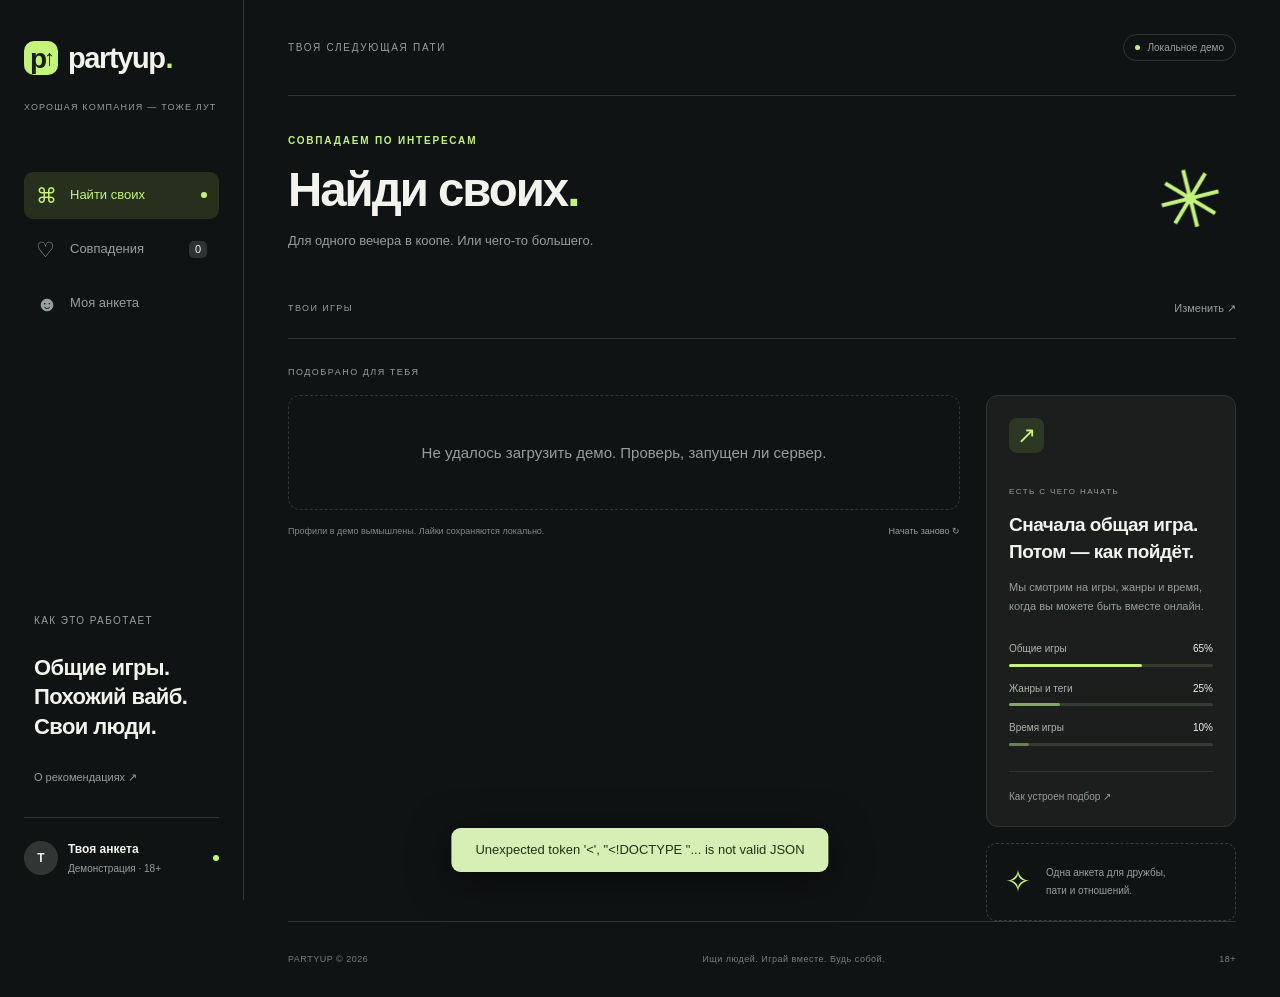
==== static/index.html @ ed2f6bc4 "first commit" ====
<!doctype html>
<html lang="ru">
<head>
  <meta charset="UTF-8"><meta name="viewport" content="width=device-width,initial-scale=1">
  <meta name="theme-color" content="#101314"><title>PartyUp — найди своих</title>
  <link rel="icon" type="image/svg+xml" href="/static/favicon.svg">
  <link rel="stylesheet" href="/static/style.css"><script src="/static/app.js" defer></script>
</head>
<body>
<div class="shell">
  <aside class="sidebar">
    <a class="brand" href="/" aria-label="PartyUp"><span class="brand-icon">p<span>↑</span></span>partyup<span class="dot">.</span></a>
    <p class="sidebar-caption">ХОРОШАЯ КОМПАНИЯ — ТОЖЕ ЛУТ</p>
    <nav aria-label="Основное меню">
      <button class="nav active" data-tab="feed"><span>⌘</span> Найти своих <span class="live-dot"></span></button>
      <button class="nav" data-tab="matches"><span>♡</span> Совпадения <span id="match-count" class="count">0</span></button>
      <button class="nav" data-tab="profile"><span>☻</span> Моя анкета</button>
    </nav>
    <div class="sidebar-note"><span class="small-label">КАК ЭТО РАБОТАЕТ</span><p>Общие игры.<br>Похожий вайб.<br>Свои люди.</p><a href="/model" target="_blank" rel="noopener">О рекомендациях ↗</a></div>
    <div class="sidebar-user"><span class="avatar mini">Т</span><div><strong id="side-name">Твоя анкета</strong><small>Демонстрация · 18+</small></div><span class="online-dot"></span></div>
  </aside>
  <main>
    <header><span class="breadcrumb">ТВОЯ СЛЕДУЮЩАЯ ПАТИ</span><span class="demo-badge"><span></span> Локальное демо</span></header>
    <section id="feed-view" class="view">
      <div class="page-heading"><div><div class="eyebrow">СОВПАДАЕМ ПО ИНТЕРЕСАМ</div><h1>Найди своих<span>.</span></h1><p>Для одного вечера в коопе. Или чего-то большего.</p></div><span class="heading-symbol">✳</span></div>
      <div class="filter-strip"><span class="filter-label">ТВОИ ИГРЫ</span><div id="my-games" class="chips"></div><button class="text-button" data-tab="profile">Изменить ↗</button></div>
      <div class="discovery-layout">
        <div><div class="section-line"><span>ПОДОБРАНО ДЛЯ ТЕБЯ</span><span id="feed-count"></span></div><div id="cards" aria-live="polite"></div><div class="queue-footer"><span>Профили в демо вымышлены. Лайки сохраняются локально.</span><button id="reset" class="text-button">Начать заново ↻</button></div></div>
        <aside class="insights"><div class="insight-card"><div class="insight-icon">↗</div><span class="small-label">ЕСТЬ С ЧЕГО НАЧАТЬ</span><h2>Сначала общая игра.<br>Потом — как пойдёт.</h2><p>Мы смотрим на игры, жанры и время, когда вы можете быть вместе онлайн.</p><div class="weight"><span>Общие игры</span><b>65%</b><i class="bar game-bar"></i></div><div class="weight"><span>Жанры и теги</span><b>25%</b><i class="bar genre-bar"></i></div><div class="weight"><span>Время игры</span><b>10%</b><i class="bar time-bar"></i></div><a href="/model" target="_blank" rel="noopener">Как устроен подбор ↗</a></div><div class="note-card"><span>✧</span><p>Одна анкета для дружбы,<br>пати и отношений.</p></div></aside>
      </div>
    </section>
    <section id="matches-view" class="view" hidden><div class="eyebrow">ВЗАИМНО</div><h1>Твои совпадения<span>.</span></h1><p class="muted">Уже есть повод сказать «привет».</p><div id="match-list" class="match-list"></div></section>
    <section id="profile-view" class="view" hidden><div class="eyebrow">ОДНА АНКЕТА. ТВОИ ПРАВИЛА.</div><h1>Твой игровой вайб<span>.</span></h1><p class="muted">Общие настройки для всей ленты знакомств.</p>
      <form id="profile-form" class="profile-form">
        <div class="form-grid"><label>Отображаемое имя<input name="name" required minlength="2" maxlength="40"></label><label>Возраст<input name="age" type="number" min="18" max="99" required></label>
        <label>Цель знакомства<select name="purpose"><option value="both">Друзья и отношения</option><option value="friends">Друзья и тиммейты</option><option value="romance">Отношения</option></select></label>
        <label>Часовой пояс<select name="timezone"><option>Asia/Novosibirsk</option><option>Europe/Moscow</option><option>Asia/Yekaterinburg</option><option>Asia/Krasnoyarsk</option><option>Asia/Vladivostok</option><option>Europe/Berlin</option><option>America/New_York</option></select></label>
        <label>Твой пол<select name="gender"><option value="other">Другой / не указан</option><option value="male">Мужской</option><option value="female">Женский</option></select></label>
        <label>Кого показывать<select name="looking_for"><option value="any">Всех</option><option value="male">Мужчин</option><option value="female">Женщин</option><option value="other">Другой / не указан</option></select></label>
        <label>Возраст собеседника от<input name="age_min" type="number" min="18" max="99" required></label><label>До<input name="age_max" type="number" min="18" max="99" required></label>
        <label>Обычно играю с<input name="start_hour" type="number" min="0" max="23" required></label><label>До, по местному времени<input name="end_hour" type="number" min="0" max="24" required></label>
        <label>Язык общения<select name="language"><option value="ru">Русский</option><option value="en">English</option></select></label></div>
        <label>О себе<textarea name="bio" maxlength="500" rows="3"></textarea></label>
        <fieldset><legend>Во что хочется играть · выбери до 10 игр</legend><input id="game-search" type="search" placeholder="Найти игру…" aria-label="Поиск игры"><div id="game-options" class="game-options"></div></fieldset>
        <button class="primary" type="submit">Сохранить анкету ↗</button><p id="form-status" role="status"></p>
      </form>
    </section>
    <footer><span>PARTYUP © 2026</span><span>Ищи людей. Играй вместе. Будь собой.</span><span>18+</span></footer>
  </main>
</div>
<div id="toast" class="toast" role="status" hidden></div>
<dialog id="match-dialog"><button class="dialog-close" aria-label="Закрыть">×</button><div class="match-flower">✳</div><span class="eyebrow">ВАШИ ИНТЕРЕСЫ ВЗАИМНЫ</span><h2>Есть совпадение<span>!</span></h2><p id="match-text"></p><p class="muted">В Telegram здесь откроется общение через бота.<br>В демо используются вымышленные люди.</p><button class="primary" id="view-matches">Посмотреть совпадения ↗</button></dialog>
</body></html>
---- static/style.css ----
:root{color-scheme:dark;--bg:#101314;--panel:#191d1e;--line:#303536;--muted:#969e9f;--text:#f2f3ed;--lime:#c4f37b;--font:"Segoe UI",Arial,sans-serif}
*{box-sizing:border-box}body{margin:0;background:var(--bg);color:var(--text);font:15px/1.55 var(--font)}button,input,select,textarea{font:inherit}button,a{-webkit-tap-highlight-color:transparent}button{cursor:pointer}a{color:inherit}button:focus-visible,a:focus-visible,input:focus-visible,select:focus-visible,textarea:focus-visible{outline:2px solid var(--lime);outline-offset:4px}[hidden]{display:none!important}.shell{display:grid;grid-template-columns:244px 1fr;min-height:100vh}.sidebar{padding:36px 24px 24px;border-right:1px solid var(--line);display:flex;flex-direction:column;position:sticky;top:0;height:100vh}.brand{display:flex;align-items:center;gap:10px;text-decoration:none;font-size:29px;font-weight:750;letter-spacing:-1.4px}.brand-icon{width:34px;height:34px;border-radius:10px;display:inline-flex;align-items:center;justify-content:center;background:var(--lime);color:#17210e;letter-spacing:-3px;font-size:28px}.brand-icon span{font-size:22px}.brand .dot{color:var(--lime);margin-left:-9px}.sidebar-caption{font-size:9px;color:var(--muted);letter-spacing:1.2px;margin:20px 0 50px;white-space:nowrap}.nav{width:100%;display:flex;align-items:center;gap:12px;background:transparent;border:0;text-align:left;color:var(--muted);border-radius:9px;margin:7px 0;padding:13px 12px;font-size:13px}.nav>span:first-child{font-size:21px;width:22px;line-height:1}.nav.active{color:var(--lime);background:#26301d}.nav .live-dot,.online-dot{width:6px;height:6px;border-radius:50%;background:var(--lime);margin-left:auto}.count{margin-left:auto;color:var(--text);background:#2d3233;border-radius:5px;padding:0 6px;font-size:11px}.sidebar-note{margin-top:auto;padding:30px 10px}.small-label{font-size:10px;color:var(--muted);letter-spacing:1.4px}.sidebar-note p{font-size:22px;font-weight:600;line-height:1.35;letter-spacing:-.6px}.sidebar-note a{font-size:11px;color:var(--muted);text-decoration:none}.sidebar-user{display:flex;gap:10px;align-items:center;border-top:1px solid var(--line);padding-top:22px;font-size:12px}.sidebar-user small{display:block;font-size:10px;color:var(--muted);margin-top:2px}.avatar{display:flex;align-items:center;justify-content:center;font-weight:600}.mini{background:#303633;width:34px;height:34px;border-radius:50%}main{padding:0 44px;max-width:1560px;width:100%;margin:auto}header{height:96px;display:flex;justify-content:space-between;align-items:center;border-bottom:1px solid var(--line)}.breadcrumb{font-size:10px;letter-spacing:1.7px;color:var(--muted)}.demo-badge{display:flex;gap:7px;align-items:center;padding:5px 11px;border:1px solid var(--line);border-radius:20px;font-size:10px;color:var(--muted)}.demo-badge span{width:5px;height:5px;background:var(--lime);border-radius:50%}.view{padding-top:37px;min-height:calc(100vh - 173px)}.page-heading{display:flex;justify-content:space-between;align-items:center}.eyebrow{color:var(--lime);font-size:10px;letter-spacing:1.8px;font-weight:600}h1{font-size:clamp(32px,3.7vw,52px);line-height:1.15;letter-spacing:-2px;margin:14px 0}h1>span,h2>span{color:var(--lime)}.page-heading p,.muted{color:var(--muted);font-size:13px}.heading-symbol{font-size:80px;line-height:1;color:var(--lime);font-weight:300;padding-right:12px;transform:rotate(-14deg)}.filter-strip{display:flex;align-items:center;gap:15px;padding:21px 0;border-bottom:1px solid var(--line);margin-top:15px;flex-wrap:wrap}.filter-label{font-size:9px;letter-spacing:1.4px;color:var(--muted)}.chips{display:flex;gap:7px;flex-wrap:wrap}.chip{font-size:10px;padding:5px 10px;border:1px solid #3e4740;border-radius:5px;color:#c3cdbe;background:#1b221d}.text-button{background:none;border:0;padding:0;font-size:11px;color:var(--muted);white-space:nowrap}.filter-strip>.text-button{margin-left:auto}.discovery-layout{display:grid;grid-template-columns:minmax(320px,1fr) 250px;gap:26px;margin-top:27px}.section-line{display:flex;justify-content:space-between;font-size:9px;letter-spacing:1.5px;color:var(--muted);margin-bottom:15px}.card{border:1px solid var(--line);border-radius:14px;overflow:hidden;background:var(--panel)}.card-art{height:180px;position:relative;background:radial-gradient(ellipse at 20% 20%,#777a50aa,transparent 55%),linear-gradient(135deg,#38433d,#313d37 50%,#202e29);display:flex;align-items:center;justify-content:center;overflow:hidden}.card-art:before,.card-art:after{content:"";position:absolute;width:260px;height:260px;border:1px solid #a3b99522;border-radius:50%;transform:rotate(-25deg);top:-100px;left:10%}.card-art:after{width:370px;height:370px;top:-130px;left:2%}.card-avatar{position:relative;font-size:100px;color:#d8e2af;line-height:1;font-weight:300;z-index:1;letter-spacing:-7px;text-shadow:0 10px 45px #0003}.card-art .status{position:absolute;top:17px;left:18px;background:#151b18b3;color:#dce8d9;padding:4px 9px;border-radius:20px;font-size:9px;z-index:2}.status:before{content:"";display:inline-block;width:5px;height:5px;border-radius:50%;background:var(--lime);margin-right:6px}.fit-badge{position:absolute;right:17px;top:17px;font-size:10px;background:var(--lime);color:#1e2c14;border-radius:20px;padding:4px 10px;font-weight:700}.art-caption{position:absolute;bottom:17px;left:20px;z-index:2;font-size:9px;letter-spacing:2px;color:#d3ddc3}.card-body{padding:22px 24px 19px}.person-top{display:flex;align-items:center;justify-content:space-between}.person-top h2{font-size:25px;letter-spacing:-.7px;margin:0}.person-top small{font-size:10px;color:var(--muted)}.person-meta{font-size:11px;color:var(--muted);margin-top:4px}.bio{font-size:13px;color:#d1d4ce;line-height:1.7;min-height:42px;margin:17px 0}.shared-box{border-radius:9px;background:#222b20;padding:13px 15px;margin-top:16px}.shared-box .small-label{color:#b7c8a7;font-size:9px}.shared-box .chips{margin-top:9px}.shared-box .chip{border-color:#45583a;background:#2d3827;color:#d6eac7}.time-note{font-size:10px;color:var(--muted);margin:14px 0 0}.card-actions{display:flex;align-items:center;gap:10px;border-top:1px solid var(--line);padding:17px 24px}.primary{background:var(--lime);border:1px solid var(--lime);color:#1c2814;padding:12px 20px;font-size:12px;font-weight:650;border-radius:7px}.primary:hover{background:#d4ff92}.secondary{background:transparent;border:1px solid #414748;color:#d2d5cf;padding:12px 16px;border-radius:7px;font-size:12px}.secondary:hover{background:#262c2c}.card-actions>.primary{flex:1}.report-button{background:none;border:0;color:var(--muted);font-size:10px;margin-left:3px}.insights{padding-top:29px}.insight-card{background:#1b1e1d;border:1px solid var(--line);border-radius:12px;padding:22px}.insight-icon{width:35px;height:35px;display:flex;align-items:center;justify-content:center;background:#2c3823;color:var(--lime);font-size:23px;border-radius:8px;margin-bottom:24px}.insight-card .small-label{font-size:8px}.insight-card h2{font-size:19px;line-height:1.4;letter-spacing:-.5px;margin:12px 0}.insight-card p{font-size:11px;color:var(--muted);line-height:1.8;margin-bottom:24px}.weight{display:grid;grid-template-columns:1fr auto;font-size:10px;margin-top:14px;gap:7px;color:#aeb5ac}.weight b{font-weight:500;color:var(--text)}.bar{height:3px;border-radius:5px;background:#343b31;grid-column:1/-1;position:relative}.bar:after{content:"";position:absolute;inset:0 auto 0 0;border-radius:5px;background:var(--lime)}.game-bar:after{width:65%}.genre-bar:after{width:25%;background:#89a66a}.time-bar:after{width:10%;background:#678055}.insight-card>a{display:block;font-size:10px;text-decoration:none;color:var(--muted);border-top:1px solid var(--line);margin-top:25px;padding-top:17px}.note-card{display:flex;gap:15px;align-items:center;border:1px dashed #394035;border-radius:10px;padding:10px 18px;margin-top:16px}.note-card>span{font-size:31px;color:var(--lime)}.note-card p{font-size:10px;color:var(--muted);line-height:1.8}.queue-footer{display:flex;justify-content:space-between;gap:12px;margin:15px 0 30px;font-size:9px;color:#7f8987}.queue-footer>.text-button{font-size:9px}footer{display:flex;justify-content:space-between;align-items:center;gap:10px;border-top:1px solid var(--line);height:76px;font-size:9px;color:#737f7b;letter-spacing:.5px}.empty{border:1px dashed var(--line);border-radius:12px;padding:45px 24px;text-align:center;color:var(--muted)}.empty h2{color:var(--text)}.match-list{display:grid;grid-template-columns:repeat(auto-fit,minmax(260px,1fr));gap:20px;margin:25px 0}.match-card{background:var(--panel);border:1px solid var(--line);border-radius:12px;padding:25px}.match-card h2{margin-top:0}.match-card p{font-size:12px;color:var(--muted)}.profile-form{max-width:760px;background:var(--panel);border:1px solid var(--line);border-radius:12px;padding:25px;margin:25px 0}.form-grid{display:grid;grid-template-columns:1fr 1fr;gap:18px}.profile-form label{display:flex;flex-direction:column;gap:7px;font-size:11px;color:var(--muted);margin-bottom:17px}input,select,textarea{width:100%;padding:10px 12px;border-radius:6px;background:#111716;border:1px solid #3b443f;color:var(--text);font-size:13px}textarea{resize:vertical}fieldset{border:0;padding:0;margin:15px 0 24px}legend{font-size:12px;color:#c7cec4;margin-bottom:12px}.game-options{display:flex;gap:7px;flex-wrap:wrap;margin-top:12px}.game-option{border:1px solid #3c4738;background:#20271d;color:#bdc7b5;border-radius:6px;padding:7px 10px;font-size:11px}.game-option.selected{color:#1c2911;background:var(--lime);border-color:var(--lime)}.toast{position:fixed;bottom:28px;left:50%;transform:translateX(-50%);background:#d6efb5;color:#203315;border-radius:9px;padding:12px 24px;font-size:13px;box-shadow:0 8px 40px #0008;z-index:8}dialog{background:#1a211c;color:var(--text);border:1px solid #46573d;border-radius:18px;padding:45px 40px;text-align:center;max-width:500px;width:calc(100% - 30px)}dialog::backdrop{background:#080c0bbd;backdrop-filter:blur(6px)}.dialog-close{position:absolute;right:15px;top:10px;background:none;border:0;color:var(--muted);font-size:25px}.match-flower{color:var(--lime);font-size:65px;margin-bottom:15px}dialog h2{font-size:31px;letter-spacing:-1px}dialog p{font-size:13px}dialog .primary{margin-top:15px}
@media(min-width:1500px){main{padding:0 65px}.discovery-layout{grid-template-columns:minmax(400px,1fr) 285px;gap:35px}.card-art{height:220px}}
@media(max-width:1100px){.shell{grid-template-columns:200px 1fr}.sidebar{padding:30px 17px}.sidebar-caption{font-size:7px}.discovery-layout{grid-template-columns:minmax(280px,1fr)}.insights{display:none}main{padding:0 28px}.heading-symbol{font-size:65px}}
@media(max-width:680px){.shell{display:block}.sidebar{height:auto;position:relative;border:0;border-bottom:1px solid var(--line);padding:18px 20px 10px}.brand{font-size:25px}.brand-icon{width:28px;height:28px;font-size:23px}.sidebar-caption,.sidebar-note,.sidebar-user{display:none}.sidebar nav{display:flex;gap:4px;margin-top:12px}.nav{padding:9px 8px;font-size:10px;margin:0;justify-content:center;gap:7px}.nav>span:first-child{font-size:17px;width:auto}.nav .live-dot{display:none}.nav .count{margin-left:0}main{padding:0 20px}header{height:58px}.breadcrumb{font-size:8px;letter-spacing:1px}.demo-badge{font-size:8px}.view{padding-top:27px}.page-heading h1{font-size:36px}.heading-symbol{font-size:55px;padding-right:0}.eyebrow{font-size:8px}.page-heading p{font-size:11px;max-width:240px}.filter-strip{gap:10px;padding:17px 0}.filter-label{width:100%}.filter-strip>.text-button{font-size:9px}.chips{gap:5px}.chip{font-size:9px;padding:4px 7px}.discovery-layout{margin-top:20px;display:block}.card-art{height:165px}.card-body{padding:19px}.card-actions{padding:15px 19px;gap:8px}.card-actions .primary,.secondary{font-size:11px;padding:11px 12px}.person-top h2{font-size:23px}.bio{font-size:12px}.report-button{font-size:9px}.queue-footer{font-size:8px;display:block}.queue-footer .text-button{display:block;margin-top:12px}footer{font-size:7px;height:65px;gap:6px}footer span:nth-child(2){max-width:150px;text-align:center}.form-grid{grid-template-columns:1fr 1fr;gap:10px}.profile-form{padding:18px}.profile-form label{font-size:10px}h1{letter-spacing:-1px}.match-list{grid-template-columns:1fr}}
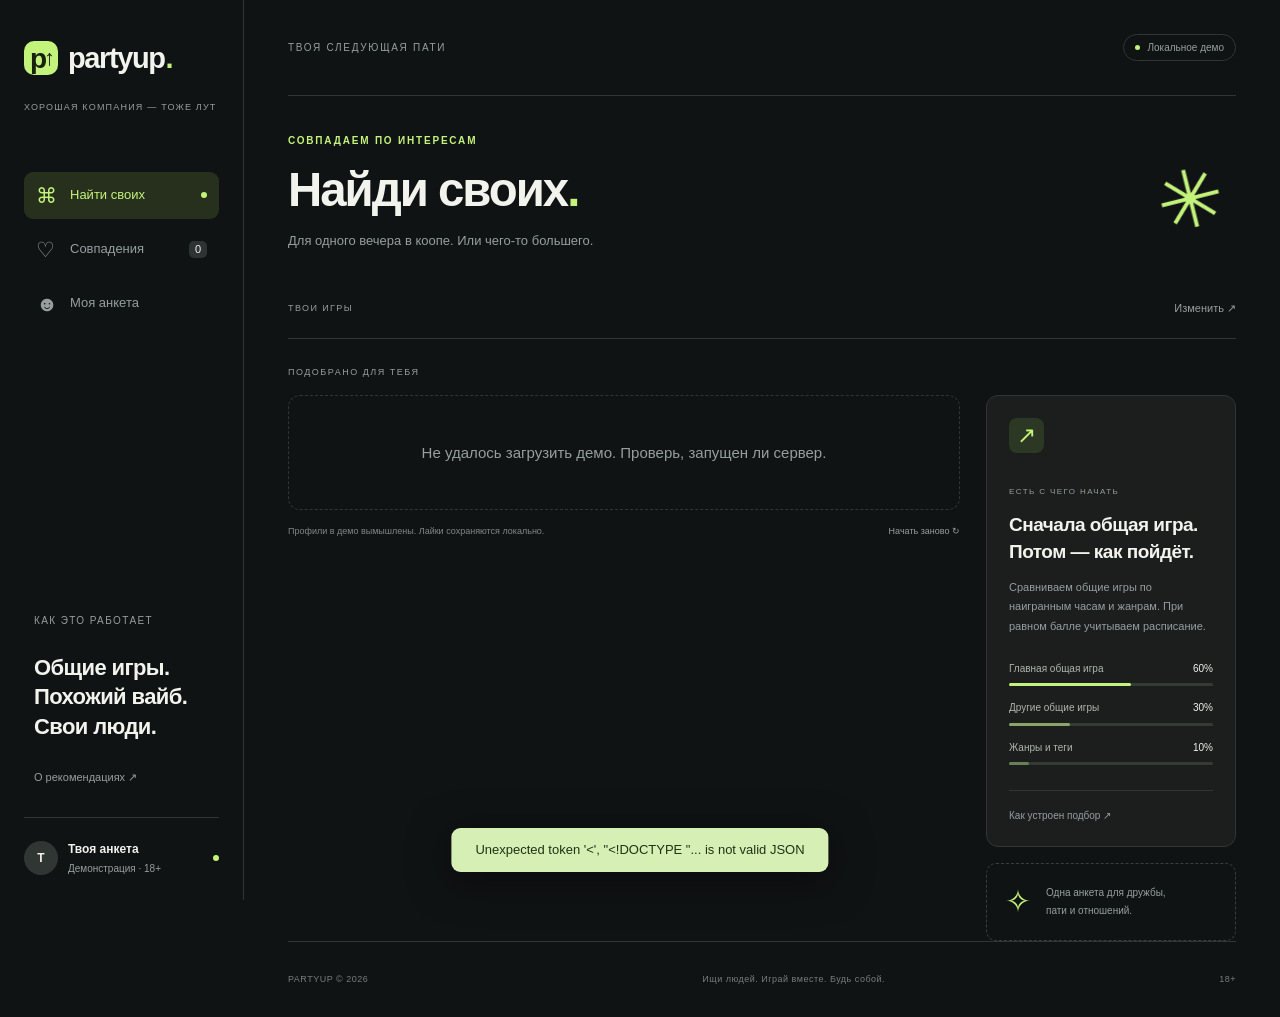
==== commit dd384dd9: "Add Steam matchmaking and update Telegram profiles" ====
--- a/static/index.html
+++ b/static/index.html
@@ -26,7 +26,7 @@
       <div class="filter-strip"><span class="filter-label">ТВОИ ИГРЫ</span><div id="my-games" class="chips"></div><button class="text-button" data-tab="profile">Изменить ↗</button></div>
       <div class="discovery-layout">
         <div><div class="section-line"><span>ПОДОБРАНО ДЛЯ ТЕБЯ</span><span id="feed-count"></span></div><div id="cards" aria-live="polite"></div><div class="queue-footer"><span>Профили в демо вымышлены. Лайки сохраняются локально.</span><button id="reset" class="text-button">Начать заново ↻</button></div></div>
-        <aside class="insights"><div class="insight-card"><div class="insight-icon">↗</div><span class="small-label">ЕСТЬ С ЧЕГО НАЧАТЬ</span><h2>Сначала общая игра.<br>Потом — как пойдёт.</h2><p>Мы смотрим на игры, жанры и время, когда вы можете быть вместе онлайн.</p><div class="weight"><span>Общие игры</span><b>65%</b><i class="bar game-bar"></i></div><div class="weight"><span>Жанры и теги</span><b>25%</b><i class="bar genre-bar"></i></div><div class="weight"><span>Время игры</span><b>10%</b><i class="bar time-bar"></i></div><a href="/model" target="_blank" rel="noopener">Как устроен подбор ↗</a></div><div class="note-card"><span>✧</span><p>Одна анкета для дружбы,<br>пати и отношений.</p></div></aside>
+        <aside class="insights"><div class="insight-card"><div class="insight-icon">↗</div><span class="small-label">ЕСТЬ С ЧЕГО НАЧАТЬ</span><h2>Сначала общая игра.<br>Потом — как пойдёт.</h2><p>Сравниваем общие игры по наигранным часам и жанрам. При равном балле учитываем расписание.</p><div class="weight"><span>Главная общая игра</span><b>60%</b><i class="bar game-bar"></i></div><div class="weight"><span>Другие общие игры</span><b>30%</b><i class="bar other-games-bar"></i></div><div class="weight"><span>Жанры и теги</span><b>10%</b><i class="bar genre-bar"></i></div><a href="/model" target="_blank" rel="noopener">Как устроен подбор ↗</a></div><div class="note-card"><span>✧</span><p>Одна анкета для дружбы,<br>пати и отношений.</p></div></aside>
       </div>
     </section>
     <section id="matches-view" class="view" hidden><div class="eyebrow">ВЗАИМНО</div><h1>Твои совпадения<span>.</span></h1><p class="muted">Уже есть повод сказать «привет».</p><div id="match-list" class="match-list"></div></section>
--- a/static/style.css
+++ b/static/style.css
@@ -1,5 +1,5 @@
 :root{color-scheme:dark;--bg:#101314;--panel:#191d1e;--line:#303536;--muted:#969e9f;--text:#f2f3ed;--lime:#c4f37b;--font:"Segoe UI",Arial,sans-serif}
-*{box-sizing:border-box}body{margin:0;background:var(--bg);color:var(--text);font:15px/1.55 var(--font)}button,input,select,textarea{font:inherit}button,a{-webkit-tap-highlight-color:transparent}button{cursor:pointer}a{color:inherit}button:focus-visible,a:focus-visible,input:focus-visible,select:focus-visible,textarea:focus-visible{outline:2px solid var(--lime);outline-offset:4px}[hidden]{display:none!important}.shell{display:grid;grid-template-columns:244px 1fr;min-height:100vh}.sidebar{padding:36px 24px 24px;border-right:1px solid var(--line);display:flex;flex-direction:column;position:sticky;top:0;height:100vh}.brand{display:flex;align-items:center;gap:10px;text-decoration:none;font-size:29px;font-weight:750;letter-spacing:-1.4px}.brand-icon{width:34px;height:34px;border-radius:10px;display:inline-flex;align-items:center;justify-content:center;background:var(--lime);color:#17210e;letter-spacing:-3px;font-size:28px}.brand-icon span{font-size:22px}.brand .dot{color:var(--lime);margin-left:-9px}.sidebar-caption{font-size:9px;color:var(--muted);letter-spacing:1.2px;margin:20px 0 50px;white-space:nowrap}.nav{width:100%;display:flex;align-items:center;gap:12px;background:transparent;border:0;text-align:left;color:var(--muted);border-radius:9px;margin:7px 0;padding:13px 12px;font-size:13px}.nav>span:first-child{font-size:21px;width:22px;line-height:1}.nav.active{color:var(--lime);background:#26301d}.nav .live-dot,.online-dot{width:6px;height:6px;border-radius:50%;background:var(--lime);margin-left:auto}.count{margin-left:auto;color:var(--text);background:#2d3233;border-radius:5px;padding:0 6px;font-size:11px}.sidebar-note{margin-top:auto;padding:30px 10px}.small-label{font-size:10px;color:var(--muted);letter-spacing:1.4px}.sidebar-note p{font-size:22px;font-weight:600;line-height:1.35;letter-spacing:-.6px}.sidebar-note a{font-size:11px;color:var(--muted);text-decoration:none}.sidebar-user{display:flex;gap:10px;align-items:center;border-top:1px solid var(--line);padding-top:22px;font-size:12px}.sidebar-user small{display:block;font-size:10px;color:var(--muted);margin-top:2px}.avatar{display:flex;align-items:center;justify-content:center;font-weight:600}.mini{background:#303633;width:34px;height:34px;border-radius:50%}main{padding:0 44px;max-width:1560px;width:100%;margin:auto}header{height:96px;display:flex;justify-content:space-between;align-items:center;border-bottom:1px solid var(--line)}.breadcrumb{font-size:10px;letter-spacing:1.7px;color:var(--muted)}.demo-badge{display:flex;gap:7px;align-items:center;padding:5px 11px;border:1px solid var(--line);border-radius:20px;font-size:10px;color:var(--muted)}.demo-badge span{width:5px;height:5px;background:var(--lime);border-radius:50%}.view{padding-top:37px;min-height:calc(100vh - 173px)}.page-heading{display:flex;justify-content:space-between;align-items:center}.eyebrow{color:var(--lime);font-size:10px;letter-spacing:1.8px;font-weight:600}h1{font-size:clamp(32px,3.7vw,52px);line-height:1.15;letter-spacing:-2px;margin:14px 0}h1>span,h2>span{color:var(--lime)}.page-heading p,.muted{color:var(--muted);font-size:13px}.heading-symbol{font-size:80px;line-height:1;color:var(--lime);font-weight:300;padding-right:12px;transform:rotate(-14deg)}.filter-strip{display:flex;align-items:center;gap:15px;padding:21px 0;border-bottom:1px solid var(--line);margin-top:15px;flex-wrap:wrap}.filter-label{font-size:9px;letter-spacing:1.4px;color:var(--muted)}.chips{display:flex;gap:7px;flex-wrap:wrap}.chip{font-size:10px;padding:5px 10px;border:1px solid #3e4740;border-radius:5px;color:#c3cdbe;background:#1b221d}.text-button{background:none;border:0;padding:0;font-size:11px;color:var(--muted);white-space:nowrap}.filter-strip>.text-button{margin-left:auto}.discovery-layout{display:grid;grid-template-columns:minmax(320px,1fr) 250px;gap:26px;margin-top:27px}.section-line{display:flex;justify-content:space-between;font-size:9px;letter-spacing:1.5px;color:var(--muted);margin-bottom:15px}.card{border:1px solid var(--line);border-radius:14px;overflow:hidden;background:var(--panel)}.card-art{height:180px;position:relative;background:radial-gradient(ellipse at 20% 20%,#777a50aa,transparent 55%),linear-gradient(135deg,#38433d,#313d37 50%,#202e29);display:flex;align-items:center;justify-content:center;overflow:hidden}.card-art:before,.card-art:after{content:"";position:absolute;width:260px;height:260px;border:1px solid #a3b99522;border-radius:50%;transform:rotate(-25deg);top:-100px;left:10%}.card-art:after{width:370px;height:370px;top:-130px;left:2%}.card-avatar{position:relative;font-size:100px;color:#d8e2af;line-height:1;font-weight:300;z-index:1;letter-spacing:-7px;text-shadow:0 10px 45px #0003}.card-art .status{position:absolute;top:17px;left:18px;background:#151b18b3;color:#dce8d9;padding:4px 9px;border-radius:20px;font-size:9px;z-index:2}.status:before{content:"";display:inline-block;width:5px;height:5px;border-radius:50%;background:var(--lime);margin-right:6px}.fit-badge{position:absolute;right:17px;top:17px;font-size:10px;background:var(--lime);color:#1e2c14;border-radius:20px;padding:4px 10px;font-weight:700}.art-caption{position:absolute;bottom:17px;left:20px;z-index:2;font-size:9px;letter-spacing:2px;color:#d3ddc3}.card-body{padding:22px 24px 19px}.person-top{display:flex;align-items:center;justify-content:space-between}.person-top h2{font-size:25px;letter-spacing:-.7px;margin:0}.person-top small{font-size:10px;color:var(--muted)}.person-meta{font-size:11px;color:var(--muted);margin-top:4px}.bio{font-size:13px;color:#d1d4ce;line-height:1.7;min-height:42px;margin:17px 0}.shared-box{border-radius:9px;background:#222b20;padding:13px 15px;margin-top:16px}.shared-box .small-label{color:#b7c8a7;font-size:9px}.shared-box .chips{margin-top:9px}.shared-box .chip{border-color:#45583a;background:#2d3827;color:#d6eac7}.time-note{font-size:10px;color:var(--muted);margin:14px 0 0}.card-actions{display:flex;align-items:center;gap:10px;border-top:1px solid var(--line);padding:17px 24px}.primary{background:var(--lime);border:1px solid var(--lime);color:#1c2814;padding:12px 20px;font-size:12px;font-weight:650;border-radius:7px}.primary:hover{background:#d4ff92}.secondary{background:transparent;border:1px solid #414748;color:#d2d5cf;padding:12px 16px;border-radius:7px;font-size:12px}.secondary:hover{background:#262c2c}.card-actions>.primary{flex:1}.report-button{background:none;border:0;color:var(--muted);font-size:10px;margin-left:3px}.insights{padding-top:29px}.insight-card{background:#1b1e1d;border:1px solid var(--line);border-radius:12px;padding:22px}.insight-icon{width:35px;height:35px;display:flex;align-items:center;justify-content:center;background:#2c3823;color:var(--lime);font-size:23px;border-radius:8px;margin-bottom:24px}.insight-card .small-label{font-size:8px}.insight-card h2{font-size:19px;line-height:1.4;letter-spacing:-.5px;margin:12px 0}.insight-card p{font-size:11px;color:var(--muted);line-height:1.8;margin-bottom:24px}.weight{display:grid;grid-template-columns:1fr auto;font-size:10px;margin-top:14px;gap:7px;color:#aeb5ac}.weight b{font-weight:500;color:var(--text)}.bar{height:3px;border-radius:5px;background:#343b31;grid-column:1/-1;position:relative}.bar:after{content:"";position:absolute;inset:0 auto 0 0;border-radius:5px;background:var(--lime)}.game-bar:after{width:65%}.genre-bar:after{width:25%;background:#89a66a}.time-bar:after{width:10%;background:#678055}.insight-card>a{display:block;font-size:10px;text-decoration:none;color:var(--muted);border-top:1px solid var(--line);margin-top:25px;padding-top:17px}.note-card{display:flex;gap:15px;align-items:center;border:1px dashed #394035;border-radius:10px;padding:10px 18px;margin-top:16px}.note-card>span{font-size:31px;color:var(--lime)}.note-card p{font-size:10px;color:var(--muted);line-height:1.8}.queue-footer{display:flex;justify-content:space-between;gap:12px;margin:15px 0 30px;font-size:9px;color:#7f8987}.queue-footer>.text-button{font-size:9px}footer{display:flex;justify-content:space-between;align-items:center;gap:10px;border-top:1px solid var(--line);height:76px;font-size:9px;color:#737f7b;letter-spacing:.5px}.empty{border:1px dashed var(--line);border-radius:12px;padding:45px 24px;text-align:center;color:var(--muted)}.empty h2{color:var(--text)}.match-list{display:grid;grid-template-columns:repeat(auto-fit,minmax(260px,1fr));gap:20px;margin:25px 0}.match-card{background:var(--panel);border:1px solid var(--line);border-radius:12px;padding:25px}.match-card h2{margin-top:0}.match-card p{font-size:12px;color:var(--muted)}.profile-form{max-width:760px;background:var(--panel);border:1px solid var(--line);border-radius:12px;padding:25px;margin:25px 0}.form-grid{display:grid;grid-template-columns:1fr 1fr;gap:18px}.profile-form label{display:flex;flex-direction:column;gap:7px;font-size:11px;color:var(--muted);margin-bottom:17px}input,select,textarea{width:100%;padding:10px 12px;border-radius:6px;background:#111716;border:1px solid #3b443f;color:var(--text);font-size:13px}textarea{resize:vertical}fieldset{border:0;padding:0;margin:15px 0 24px}legend{font-size:12px;color:#c7cec4;margin-bottom:12px}.game-options{display:flex;gap:7px;flex-wrap:wrap;margin-top:12px}.game-option{border:1px solid #3c4738;background:#20271d;color:#bdc7b5;border-radius:6px;padding:7px 10px;font-size:11px}.game-option.selected{color:#1c2911;background:var(--lime);border-color:var(--lime)}.toast{position:fixed;bottom:28px;left:50%;transform:translateX(-50%);background:#d6efb5;color:#203315;border-radius:9px;padding:12px 24px;font-size:13px;box-shadow:0 8px 40px #0008;z-index:8}dialog{background:#1a211c;color:var(--text);border:1px solid #46573d;border-radius:18px;padding:45px 40px;text-align:center;max-width:500px;width:calc(100% - 30px)}dialog::backdrop{background:#080c0bbd;backdrop-filter:blur(6px)}.dialog-close{position:absolute;right:15px;top:10px;background:none;border:0;color:var(--muted);font-size:25px}.match-flower{color:var(--lime);font-size:65px;margin-bottom:15px}dialog h2{font-size:31px;letter-spacing:-1px}dialog p{font-size:13px}dialog .primary{margin-top:15px}
+*{box-sizing:border-box}body{margin:0;background:var(--bg);color:var(--text);font:15px/1.55 var(--font)}button,input,select,textarea{font:inherit}button,a{-webkit-tap-highlight-color:transparent}button{cursor:pointer}a{color:inherit}button:focus-visible,a:focus-visible,input:focus-visible,select:focus-visible,textarea:focus-visible{outline:2px solid var(--lime);outline-offset:4px}[hidden]{display:none!important}.shell{display:grid;grid-template-columns:244px 1fr;min-height:100vh}.sidebar{padding:36px 24px 24px;border-right:1px solid var(--line);display:flex;flex-direction:column;position:sticky;top:0;height:100vh}.brand{display:flex;align-items:center;gap:10px;text-decoration:none;font-size:29px;font-weight:750;letter-spacing:-1.4px}.brand-icon{width:34px;height:34px;border-radius:10px;display:inline-flex;align-items:center;justify-content:center;background:var(--lime);color:#17210e;letter-spacing:-3px;font-size:28px}.brand-icon span{font-size:22px}.brand .dot{color:var(--lime);margin-left:-9px}.sidebar-caption{font-size:9px;color:var(--muted);letter-spacing:1.2px;margin:20px 0 50px;white-space:nowrap}.nav{width:100%;display:flex;align-items:center;gap:12px;background:transparent;border:0;text-align:left;color:var(--muted);border-radius:9px;margin:7px 0;padding:13px 12px;font-size:13px}.nav>span:first-child{font-size:21px;width:22px;line-height:1}.nav.active{color:var(--lime);background:#26301d}.nav .live-dot,.online-dot{width:6px;height:6px;border-radius:50%;background:var(--lime);margin-left:auto}.count{margin-left:auto;color:var(--text);background:#2d3233;border-radius:5px;padding:0 6px;font-size:11px}.sidebar-note{margin-top:auto;padding:30px 10px}.small-label{font-size:10px;color:var(--muted);letter-spacing:1.4px}.sidebar-note p{font-size:22px;font-weight:600;line-height:1.35;letter-spacing:-.6px}.sidebar-note a{font-size:11px;color:var(--muted);text-decoration:none}.sidebar-user{display:flex;gap:10px;align-items:center;border-top:1px solid var(--line);padding-top:22px;font-size:12px}.sidebar-user small{display:block;font-size:10px;color:var(--muted);margin-top:2px}.avatar{display:flex;align-items:center;justify-content:center;font-weight:600}.mini{background:#303633;width:34px;height:34px;border-radius:50%}main{padding:0 44px;max-width:1560px;width:100%;margin:auto}header{height:96px;display:flex;justify-content:space-between;align-items:center;border-bottom:1px solid var(--line)}.breadcrumb{font-size:10px;letter-spacing:1.7px;color:var(--muted)}.demo-badge{display:flex;gap:7px;align-items:center;padding:5px 11px;border:1px solid var(--line);border-radius:20px;font-size:10px;color:var(--muted)}.demo-badge span{width:5px;height:5px;background:var(--lime);border-radius:50%}.view{padding-top:37px;min-height:calc(100vh - 173px)}.page-heading{display:flex;justify-content:space-between;align-items:center}.eyebrow{color:var(--lime);font-size:10px;letter-spacing:1.8px;font-weight:600}h1{font-size:clamp(32px,3.7vw,52px);line-height:1.15;letter-spacing:-2px;margin:14px 0}h1>span,h2>span{color:var(--lime)}.page-heading p,.muted{color:var(--muted);font-size:13px}.heading-symbol{font-size:80px;line-height:1;color:var(--lime);font-weight:300;padding-right:12px;transform:rotate(-14deg)}.filter-strip{display:flex;align-items:center;gap:15px;padding:21px 0;border-bottom:1px solid var(--line);margin-top:15px;flex-wrap:wrap}.filter-label{font-size:9px;letter-spacing:1.4px;color:var(--muted)}.chips{display:flex;gap:7px;flex-wrap:wrap}.chip{font-size:10px;padding:5px 10px;border:1px solid #3e4740;border-radius:5px;color:#c3cdbe;background:#1b221d}.text-button{background:none;border:0;padding:0;font-size:11px;color:var(--muted);white-space:nowrap}.filter-strip>.text-button{margin-left:auto}.discovery-layout{display:grid;grid-template-columns:minmax(320px,1fr) 250px;gap:26px;margin-top:27px}.section-line{display:flex;justify-content:space-between;font-size:9px;letter-spacing:1.5px;color:var(--muted);margin-bottom:15px}.card{border:1px solid var(--line);border-radius:14px;overflow:hidden;background:var(--panel)}.card-art{height:180px;position:relative;background:radial-gradient(ellipse at 20% 20%,#777a50aa,transparent 55%),linear-gradient(135deg,#38433d,#313d37 50%,#202e29);display:flex;align-items:center;justify-content:center;overflow:hidden}.card-art:before,.card-art:after{content:"";position:absolute;width:260px;height:260px;border:1px solid #a3b99522;border-radius:50%;transform:rotate(-25deg);top:-100px;left:10%}.card-art:after{width:370px;height:370px;top:-130px;left:2%}.card-avatar{position:relative;font-size:100px;color:#d8e2af;line-height:1;font-weight:300;z-index:1;letter-spacing:-7px;text-shadow:0 10px 45px #0003}.card-art .status{position:absolute;top:17px;left:18px;background:#151b18b3;color:#dce8d9;padding:4px 9px;border-radius:20px;font-size:9px;z-index:2}.status:before{content:"";display:inline-block;width:5px;height:5px;border-radius:50%;background:var(--lime);margin-right:6px}.fit-badge{position:absolute;right:17px;top:17px;font-size:10px;background:var(--lime);color:#1e2c14;border-radius:20px;padding:4px 10px;font-weight:700}.art-caption{position:absolute;bottom:17px;left:20px;z-index:2;font-size:9px;letter-spacing:2px;color:#d3ddc3}.card-body{padding:22px 24px 19px}.person-top{display:flex;align-items:center;justify-content:space-between}.person-top h2{font-size:25px;letter-spacing:-.7px;margin:0}.person-top small{font-size:10px;color:var(--muted)}.person-meta{font-size:11px;color:var(--muted);margin-top:4px}.bio{font-size:13px;color:#d1d4ce;line-height:1.7;min-height:42px;margin:17px 0}.shared-box{border-radius:9px;background:#222b20;padding:13px 15px;margin-top:16px}.shared-box .small-label{color:#b7c8a7;font-size:9px}.shared-box .chips{margin-top:9px}.shared-box .chip{border-color:#45583a;background:#2d3827;color:#d6eac7}.time-note{font-size:10px;color:var(--muted);margin:14px 0 0}.card-actions{display:flex;align-items:center;gap:10px;border-top:1px solid var(--line);padding:17px 24px}.primary{background:var(--lime);border:1px solid var(--lime);color:#1c2814;padding:12px 20px;font-size:12px;font-weight:650;border-radius:7px}.primary:hover{background:#d4ff92}.secondary{background:transparent;border:1px solid #414748;color:#d2d5cf;padding:12px 16px;border-radius:7px;font-size:12px}.secondary:hover{background:#262c2c}.card-actions>.primary{flex:1}.report-button{background:none;border:0;color:var(--muted);font-size:10px;margin-left:3px}.insights{padding-top:29px}.insight-card{background:#1b1e1d;border:1px solid var(--line);border-radius:12px;padding:22px}.insight-icon{width:35px;height:35px;display:flex;align-items:center;justify-content:center;background:#2c3823;color:var(--lime);font-size:23px;border-radius:8px;margin-bottom:24px}.insight-card .small-label{font-size:8px}.insight-card h2{font-size:19px;line-height:1.4;letter-spacing:-.5px;margin:12px 0}.insight-card p{font-size:11px;color:var(--muted);line-height:1.8;margin-bottom:24px}.weight{display:grid;grid-template-columns:1fr auto;font-size:10px;margin-top:14px;gap:7px;color:#aeb5ac}.weight b{font-weight:500;color:var(--text)}.bar{height:3px;border-radius:5px;background:#343b31;grid-column:1/-1;position:relative}.bar:after{content:"";position:absolute;inset:0 auto 0 0;border-radius:5px;background:var(--lime)}.game-bar:after{width:60%}.other-games-bar:after{width:30%;background:#89a66a}.genre-bar:after{width:10%;background:#678055}.insight-card>a{display:block;font-size:10px;text-decoration:none;color:var(--muted);border-top:1px solid var(--line);margin-top:25px;padding-top:17px}.note-card{display:flex;gap:15px;align-items:center;border:1px dashed #394035;border-radius:10px;padding:10px 18px;margin-top:16px}.note-card>span{font-size:31px;color:var(--lime)}.note-card p{font-size:10px;color:var(--muted);line-height:1.8}.queue-footer{display:flex;justify-content:space-between;gap:12px;margin:15px 0 30px;font-size:9px;color:#7f8987}.queue-footer>.text-button{font-size:9px}footer{display:flex;justify-content:space-between;align-items:center;gap:10px;border-top:1px solid var(--line);height:76px;font-size:9px;color:#737f7b;letter-spacing:.5px}.empty{border:1px dashed var(--line);border-radius:12px;padding:45px 24px;text-align:center;color:var(--muted)}.empty h2{color:var(--text)}.match-list{display:grid;grid-template-columns:repeat(auto-fit,minmax(260px,1fr));gap:20px;margin:25px 0}.match-card{background:var(--panel);border:1px solid var(--line);border-radius:12px;padding:25px}.match-card h2{margin-top:0}.match-card p{font-size:12px;color:var(--muted)}.profile-form{max-width:760px;background:var(--panel);border:1px solid var(--line);border-radius:12px;padding:25px;margin:25px 0}.form-grid{display:grid;grid-template-columns:1fr 1fr;gap:18px}.profile-form label{display:flex;flex-direction:column;gap:7px;font-size:11px;color:var(--muted);margin-bottom:17px}input,select,textarea{width:100%;padding:10px 12px;border-radius:6px;background:#111716;border:1px solid #3b443f;color:var(--text);font-size:13px}textarea{resize:vertical}fieldset{border:0;padding:0;margin:15px 0 24px}legend{font-size:12px;color:#c7cec4;margin-bottom:12px}.game-options{display:flex;gap:7px;flex-wrap:wrap;margin-top:12px}.game-option{border:1px solid #3c4738;background:#20271d;color:#bdc7b5;border-radius:6px;padding:7px 10px;font-size:11px}.game-option.selected{color:#1c2911;background:var(--lime);border-color:var(--lime)}.toast{position:fixed;bottom:28px;left:50%;transform:translateX(-50%);background:#d6efb5;color:#203315;border-radius:9px;padding:12px 24px;font-size:13px;box-shadow:0 8px 40px #0008;z-index:8}dialog{background:#1a211c;color:var(--text);border:1px solid #46573d;border-radius:18px;padding:45px 40px;text-align:center;max-width:500px;width:calc(100% - 30px)}dialog::backdrop{background:#080c0bbd;backdrop-filter:blur(6px)}.dialog-close{position:absolute;right:15px;top:10px;background:none;border:0;color:var(--muted);font-size:25px}.match-flower{color:var(--lime);font-size:65px;margin-bottom:15px}dialog h2{font-size:31px;letter-spacing:-1px}dialog p{font-size:13px}dialog .primary{margin-top:15px}
 @media(min-width:1500px){main{padding:0 65px}.discovery-layout{grid-template-columns:minmax(400px,1fr) 285px;gap:35px}.card-art{height:220px}}
 @media(max-width:1100px){.shell{grid-template-columns:200px 1fr}.sidebar{padding:30px 17px}.sidebar-caption{font-size:7px}.discovery-layout{grid-template-columns:minmax(280px,1fr)}.insights{display:none}main{padding:0 28px}.heading-symbol{font-size:65px}}
 @media(max-width:680px){.shell{display:block}.sidebar{height:auto;position:relative;border:0;border-bottom:1px solid var(--line);padding:18px 20px 10px}.brand{font-size:25px}.brand-icon{width:28px;height:28px;font-size:23px}.sidebar-caption,.sidebar-note,.sidebar-user{display:none}.sidebar nav{display:flex;gap:4px;margin-top:12px}.nav{padding:9px 8px;font-size:10px;margin:0;justify-content:center;gap:7px}.nav>span:first-child{font-size:17px;width:auto}.nav .live-dot{display:none}.nav .count{margin-left:0}main{padding:0 20px}header{height:58px}.breadcrumb{font-size:8px;letter-spacing:1px}.demo-badge{font-size:8px}.view{padding-top:27px}.page-heading h1{font-size:36px}.heading-symbol{font-size:55px;padding-right:0}.eyebrow{font-size:8px}.page-heading p{font-size:11px;max-width:240px}.filter-strip{gap:10px;padding:17px 0}.filter-label{width:100%}.filter-strip>.text-button{font-size:9px}.chips{gap:5px}.chip{font-size:9px;padding:4px 7px}.discovery-layout{margin-top:20px;display:block}.card-art{height:165px}.card-body{padding:19px}.card-actions{padding:15px 19px;gap:8px}.card-actions .primary,.secondary{font-size:11px;padding:11px 12px}.person-top h2{font-size:23px}.bio{font-size:12px}.report-button{font-size:9px}.queue-footer{font-size:8px;display:block}.queue-footer .text-button{display:block;margin-top:12px}footer{font-size:7px;height:65px;gap:6px}footer span:nth-child(2){max-width:150px;text-align:center}.form-grid{grid-template-columns:1fr 1fr;gap:10px}.profile-form{padding:18px}.profile-form label{font-size:10px}h1{letter-spacing:-1px}.match-list{grid-template-columns:1fr}}
